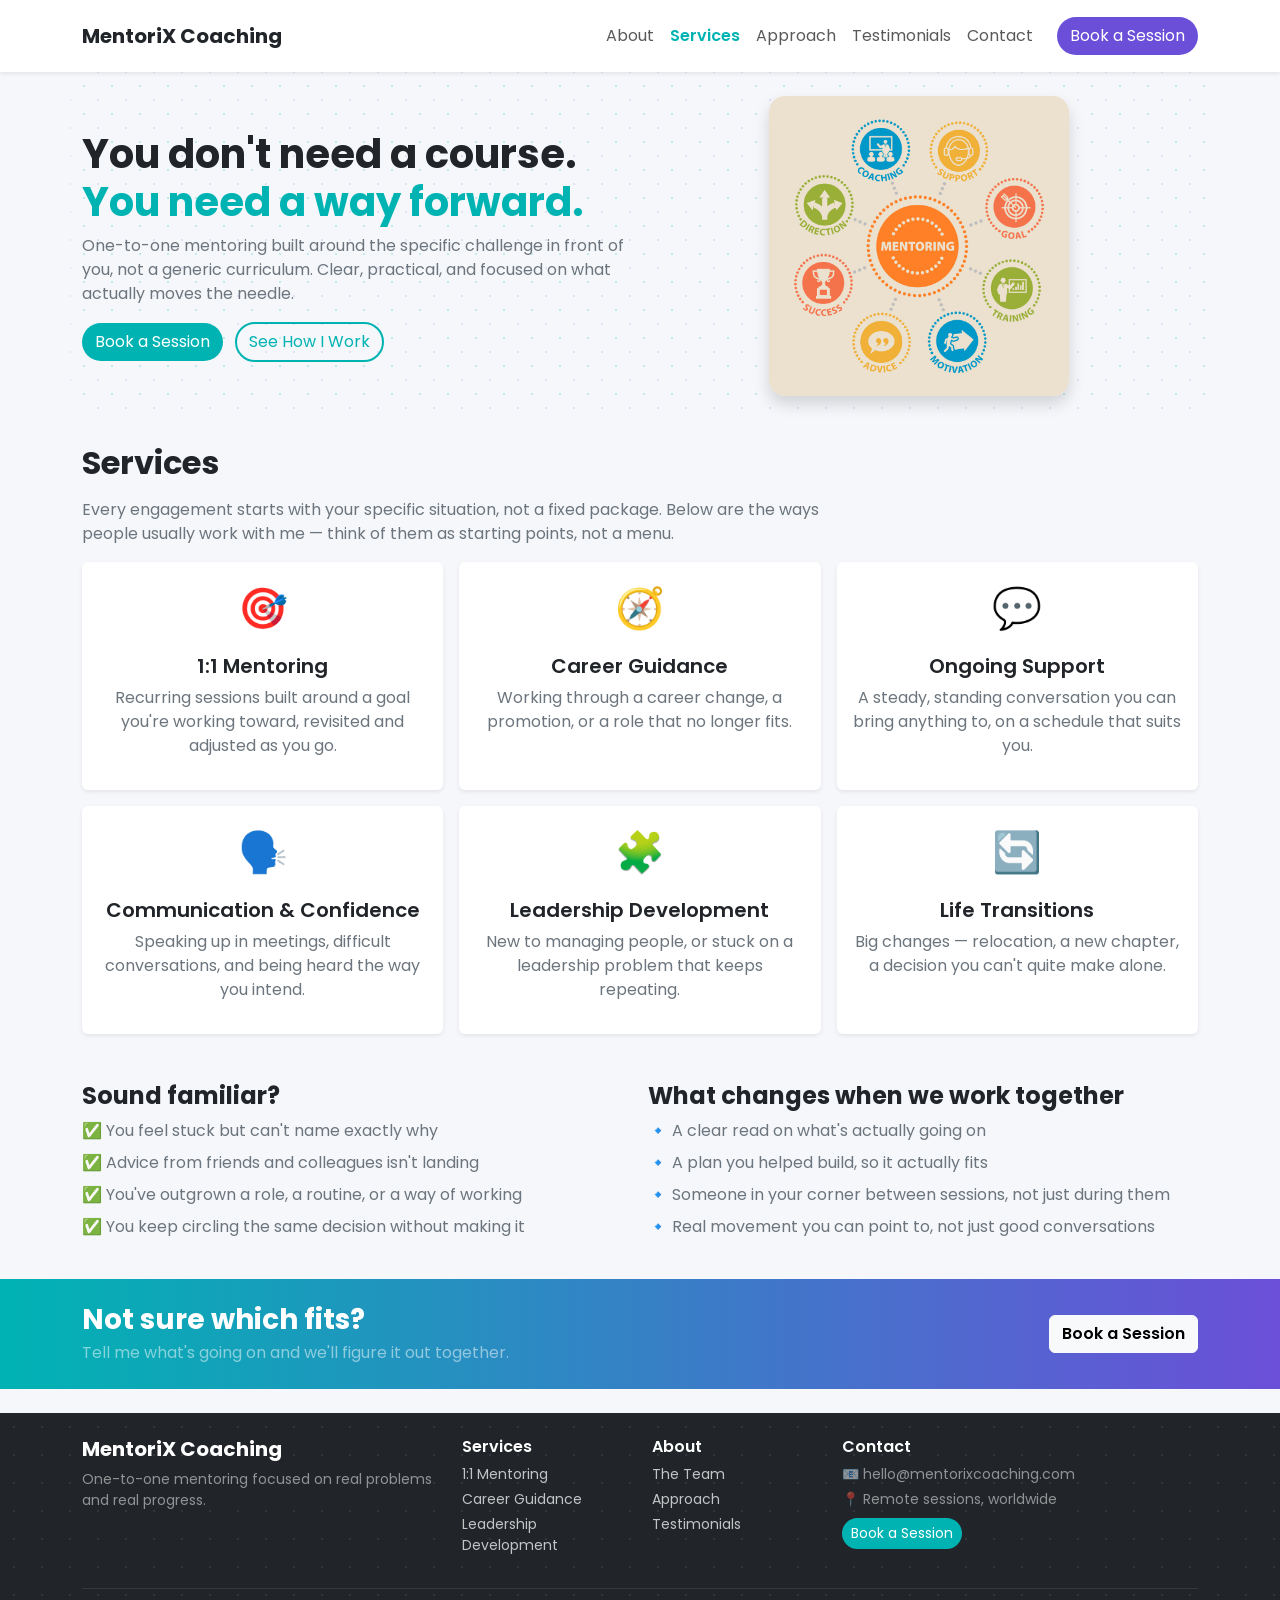
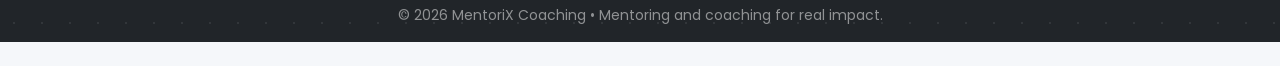
==== index.html @ 8498ed83 "Add index.html redirect and .nojekyll for GitHub Pages GitHub Pages requires index.html at the repo " ====
<!DOCTYPE html>
<html lang="en">
<head>
<meta charset="UTF-8">
<meta http-equiv="refresh" content="0; url=service.html">
<link rel="canonical" href="service.html">
<title>MentoriX Coaching</title>
</head>
<body>
<p>Redirecting to <a href="service.html">MentoriX Coaching</a>...</p>
</body>
</html>
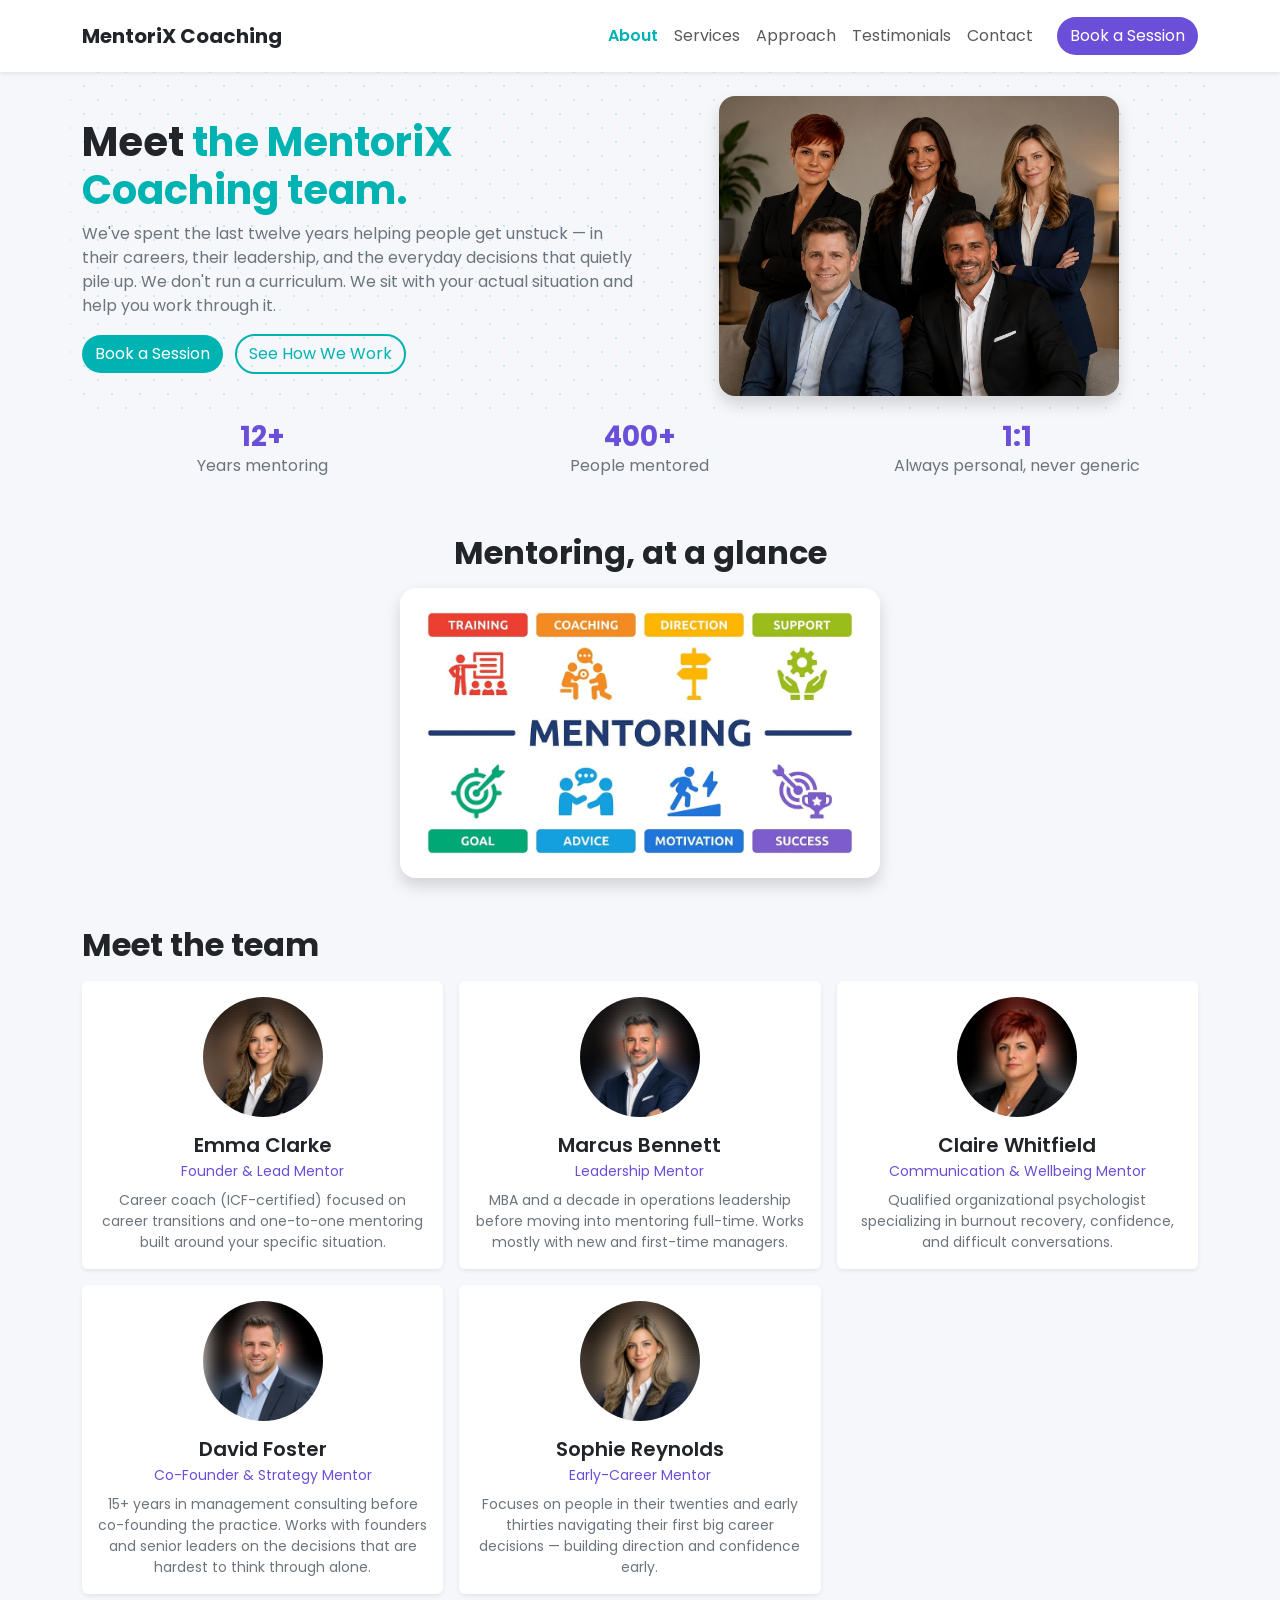
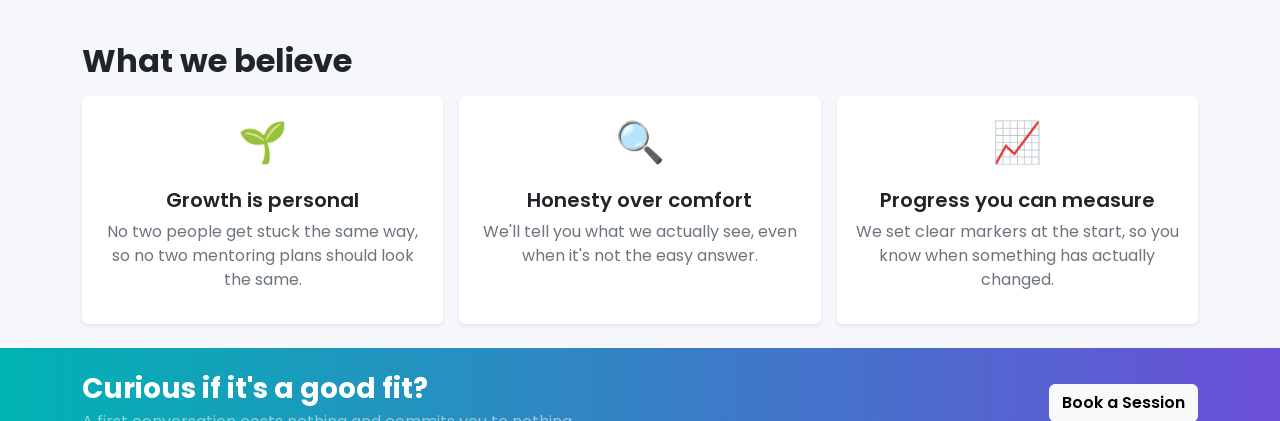
==== commit 453b1516: "Update navigation link in contact.html and redirect in index.html to point to about.html" ====
--- a/index.html
+++ b/index.html
@@ -2,11 +2,11 @@
 <html lang="en">
 <head>
 <meta charset="UTF-8">
-<meta http-equiv="refresh" content="0; url=service.html">
-<link rel="canonical" href="service.html">
+<meta http-equiv="refresh" content="0; url=about.html">
+<link rel="canonical" href="about.html">
 <title>MentoriX Coaching</title>
 </head>
 <body>
-<p>Redirecting to <a href="service.html">MentoriX Coaching</a>...</p>
+<p>Redirecting to <a href="about.html">MentoriX Coaching</a>...</p>
 </body>
 </html>
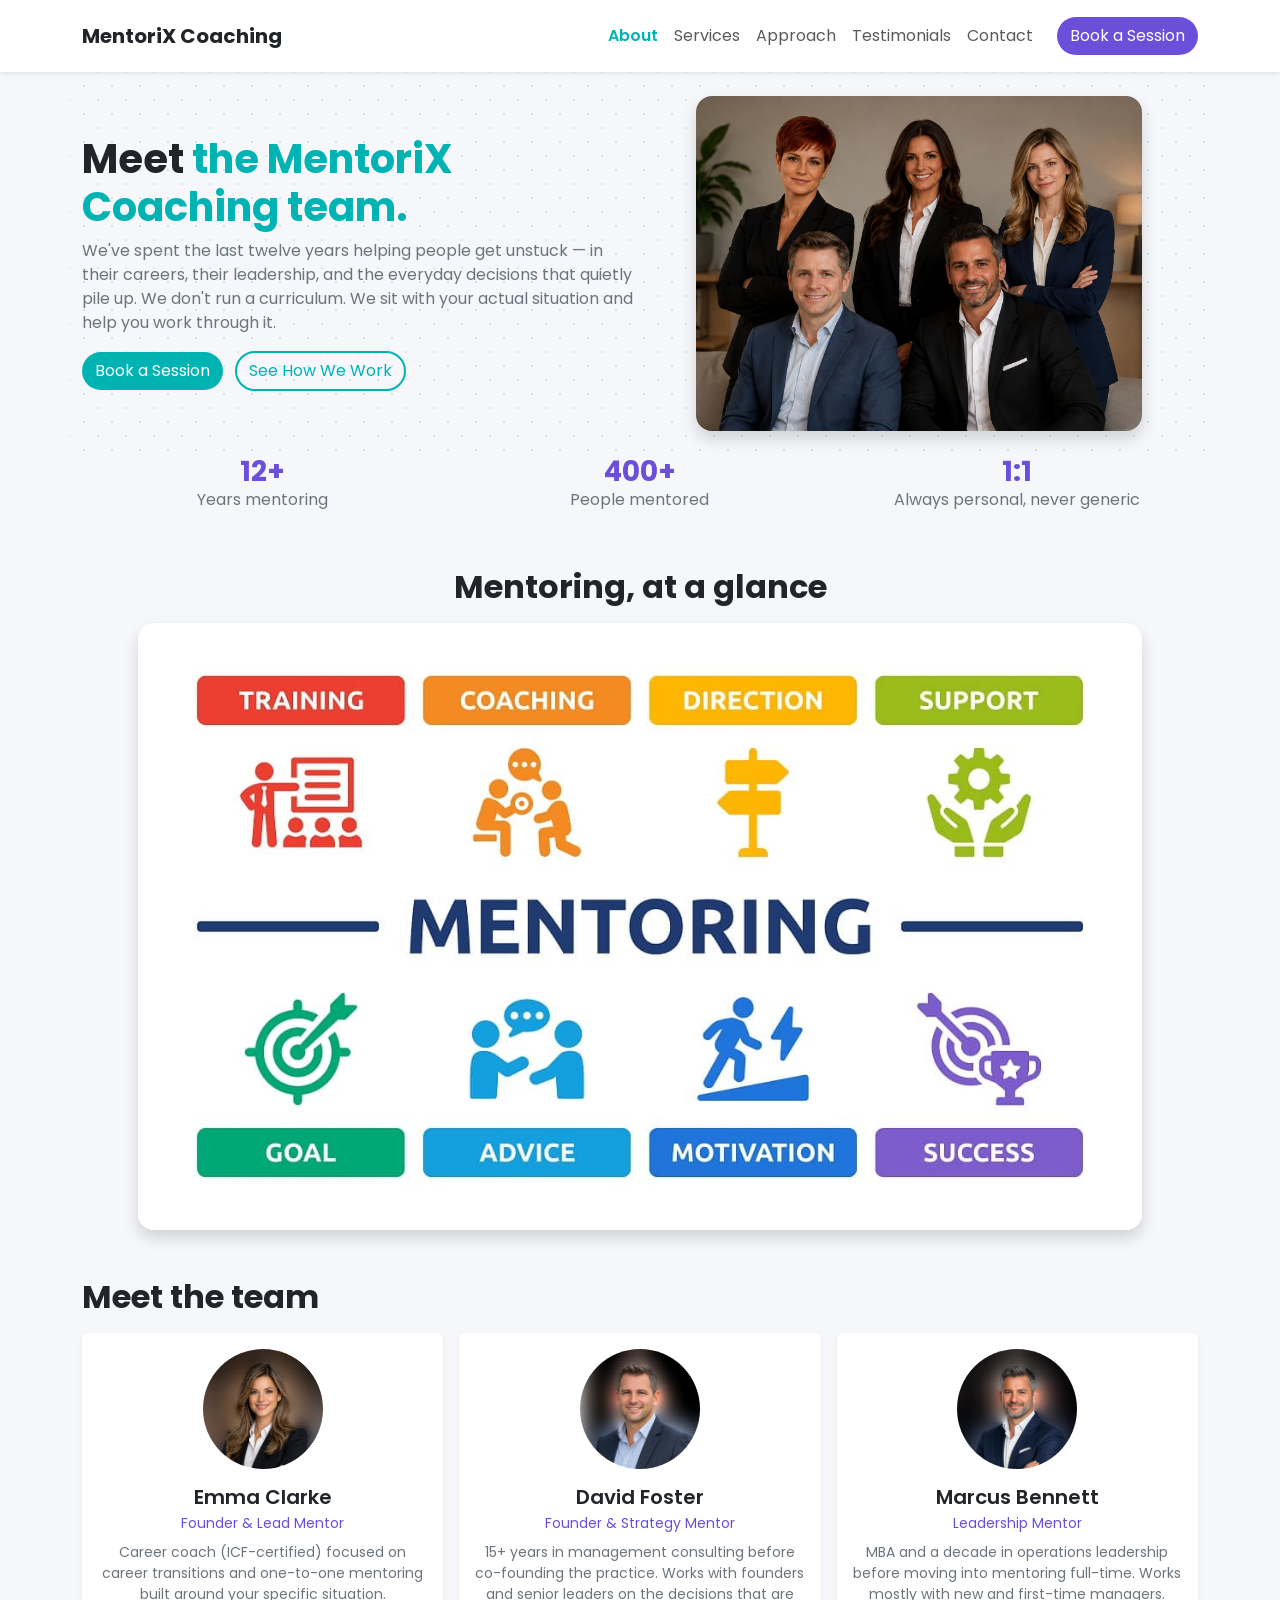
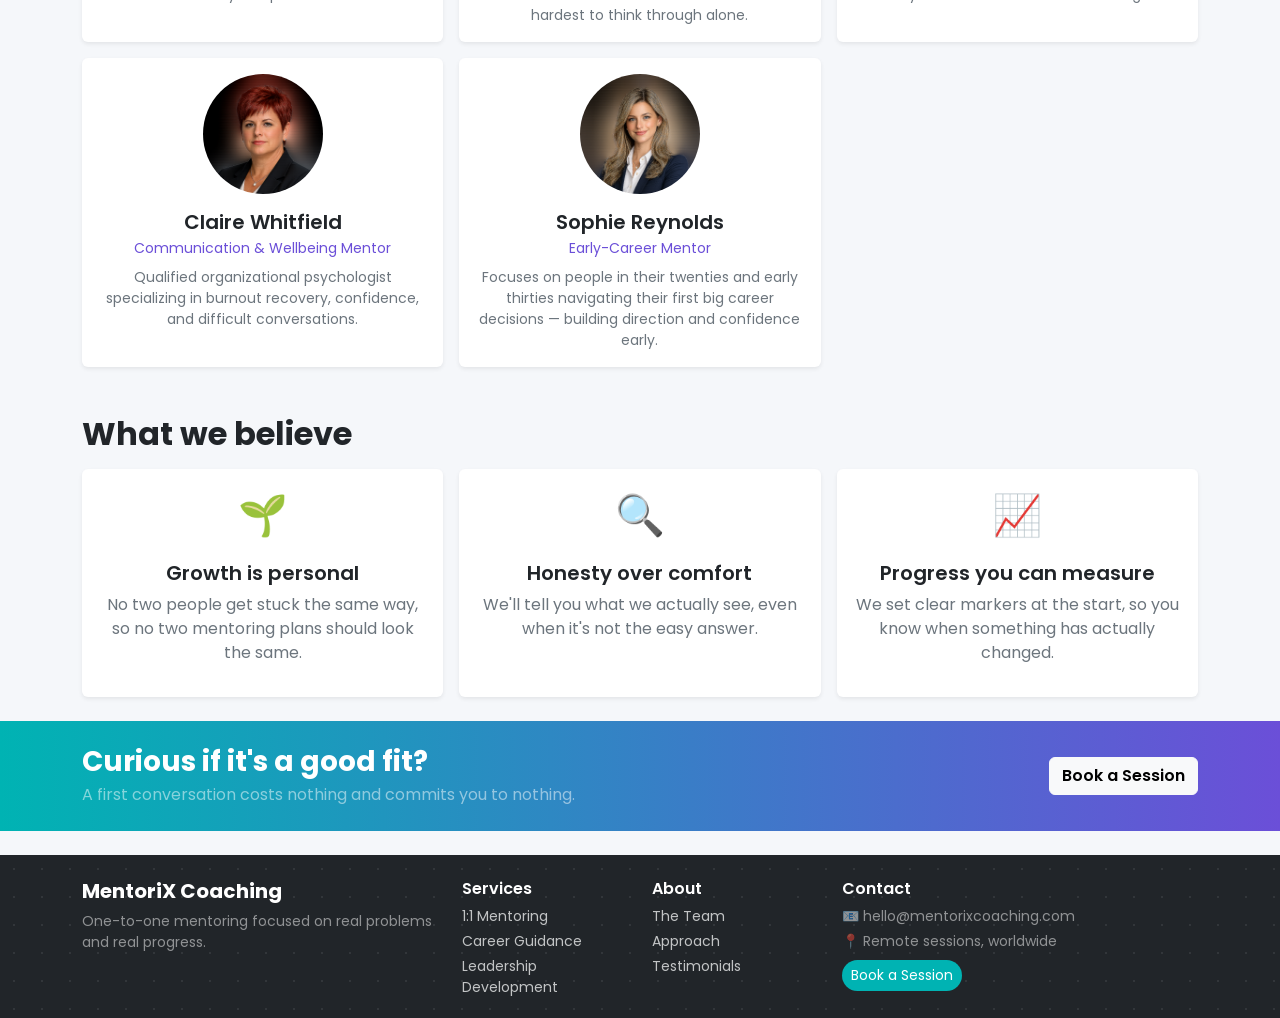
==== commit c94d64f0: "Update page titles and meta descriptions for improved SEO across multiple HTML files" ====
--- a/index.html
+++ b/index.html
@@ -4,7 +4,8 @@
 <meta charset="UTF-8">
 <meta http-equiv="refresh" content="0; url=about.html">
 <link rel="canonical" href="about.html">
-<title>MentoriX Coaching</title>
+<title>MentoriX Coaching | Career & Leadership Coaching</title>
+<meta name="description" content="MentoriX Coaching offers one-to-one career, leadership, and communication coaching built around your actual situation — not generic training.">
 </head>
 <body>
 <p>Redirecting to <a href="about.html">MentoriX Coaching</a>...</p>
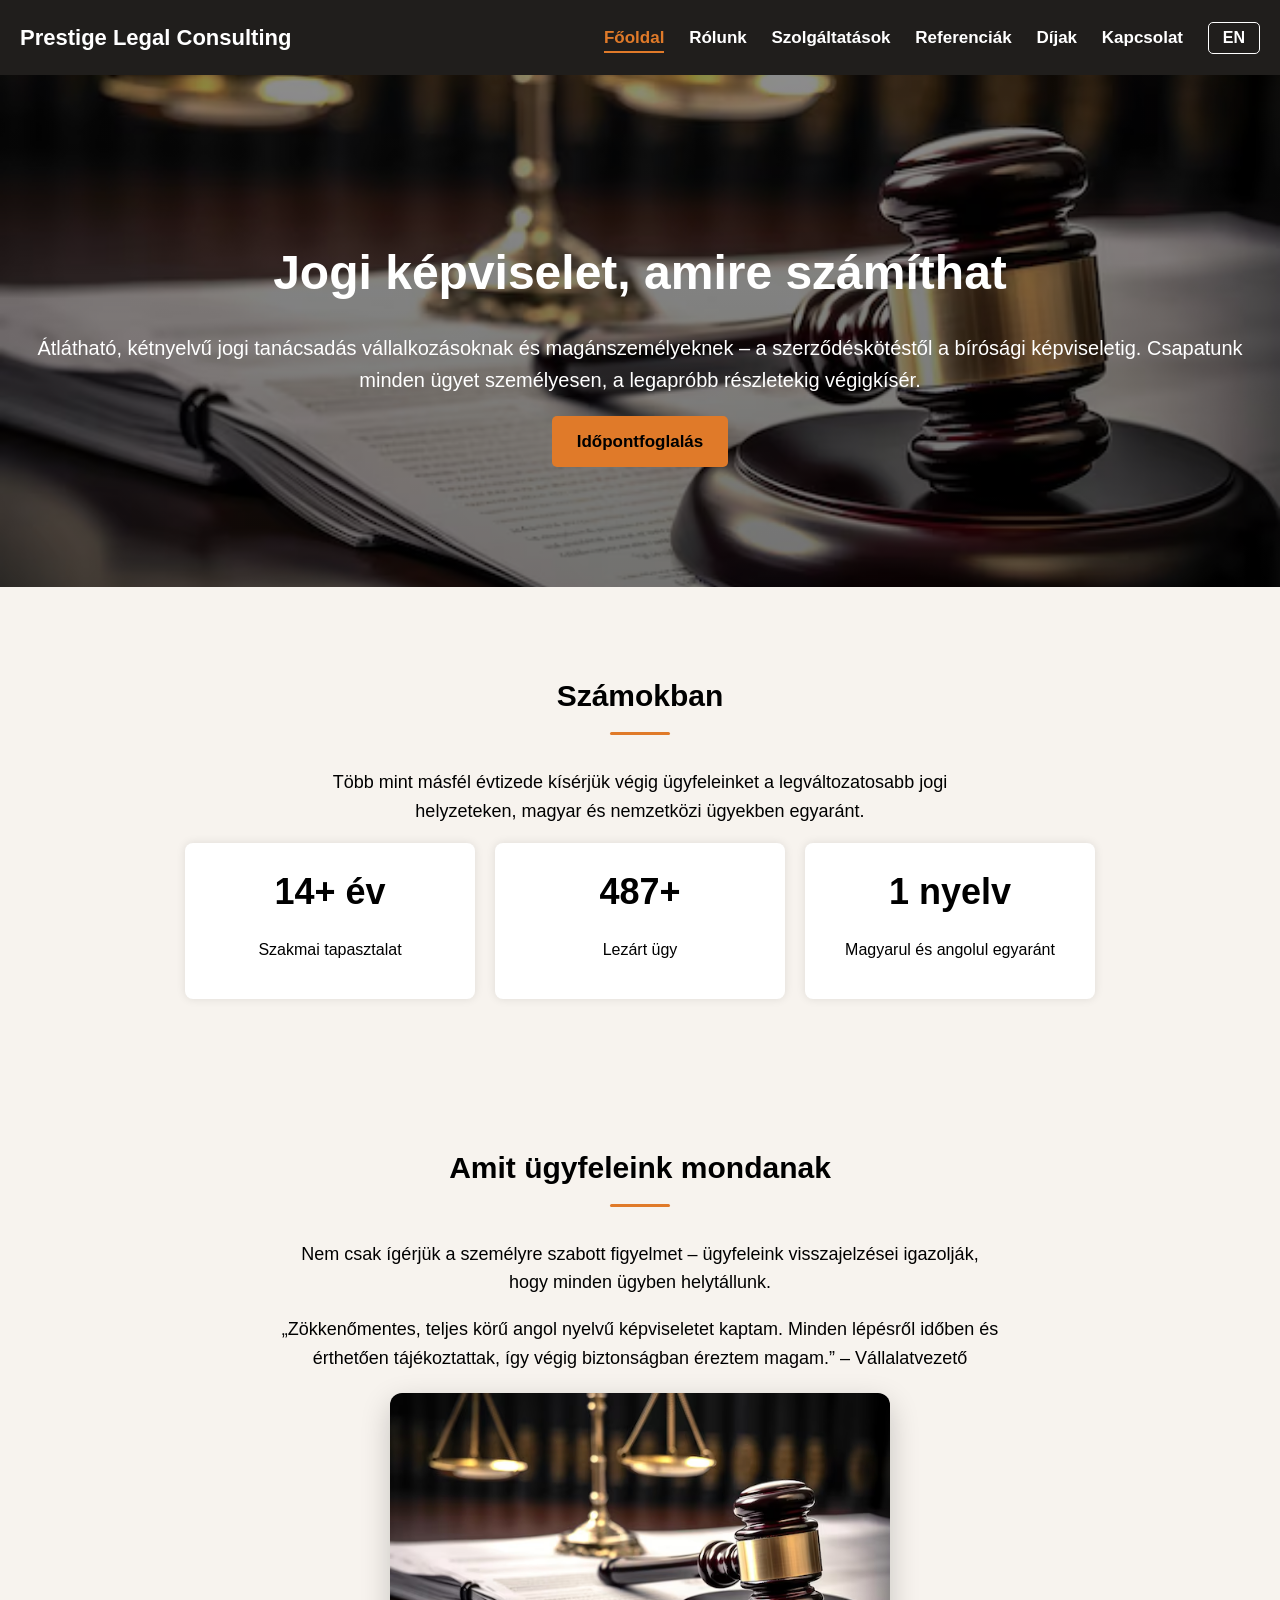
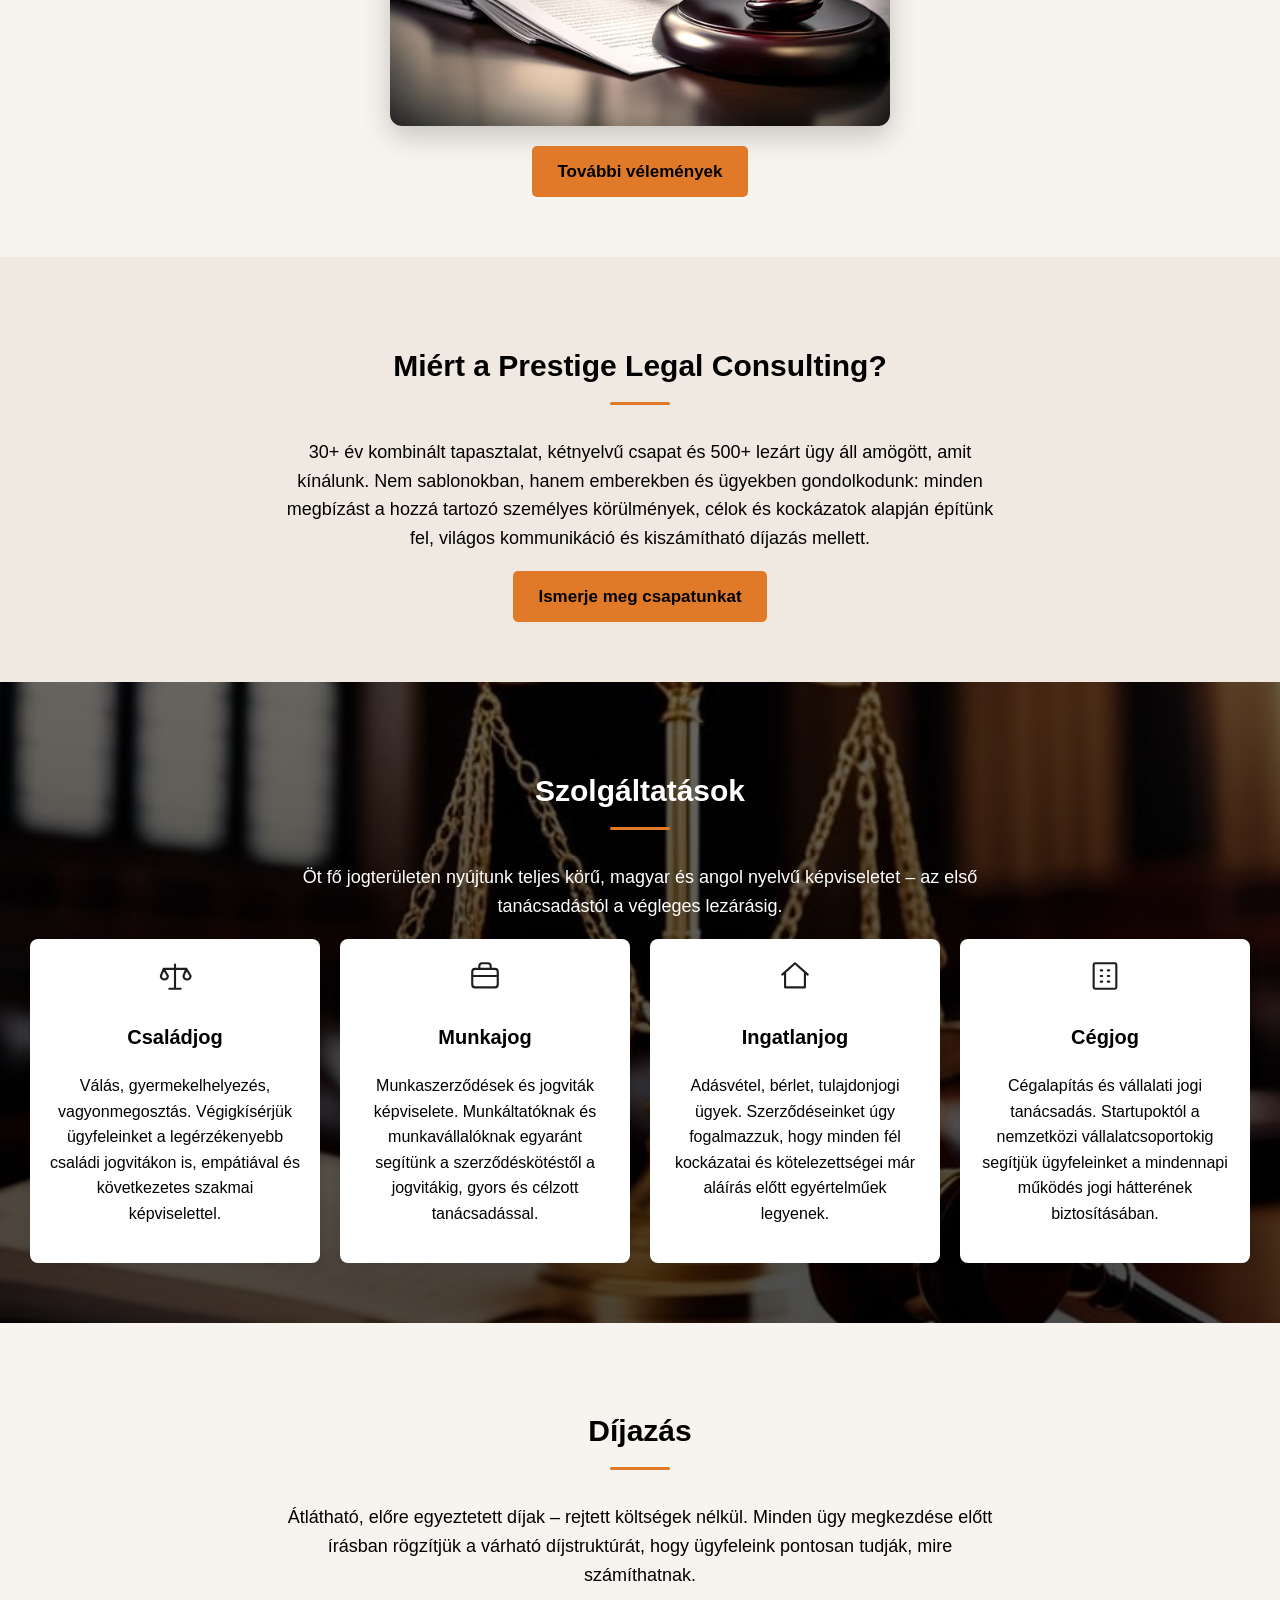
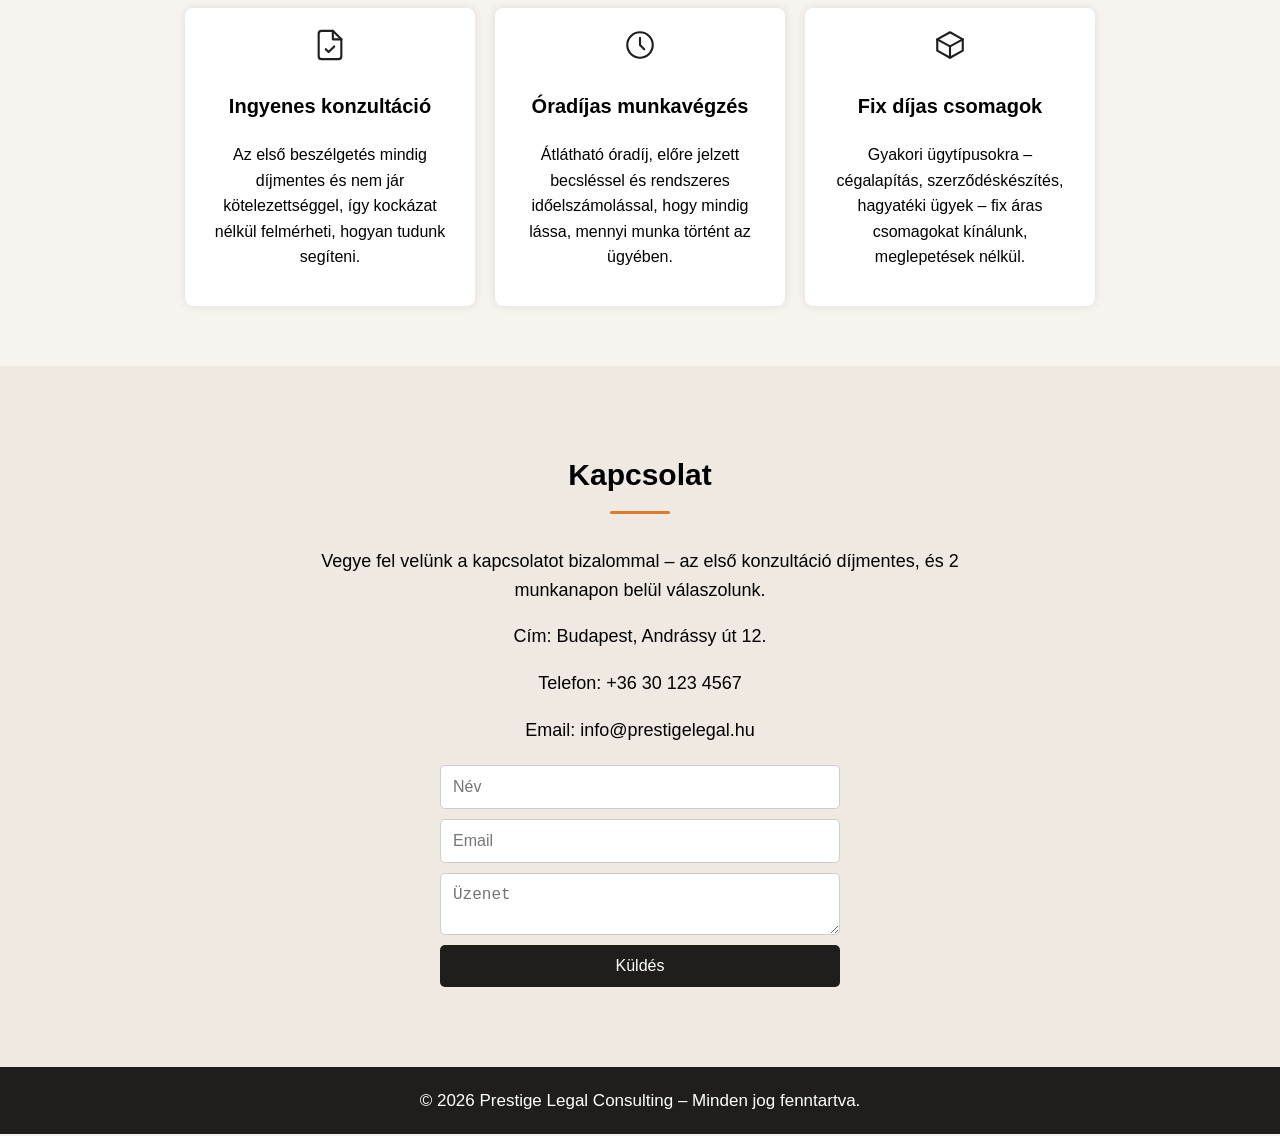
==== commit bd7436c2: "Rebuild site as Prestige Legal Consulting Replaces the previous coaching-site content with the bilin" ====
--- a/index.html
+++ b/index.html
@@ -1,13 +1,134 @@
 <!DOCTYPE html>
-<html lang="en">
+<html lang="hu">
 <head>
-<meta charset="UTF-8">
-<meta http-equiv="refresh" content="0; url=about.html">
-<link rel="canonical" href="about.html">
-<title>MentoriX Coaching | Career & Leadership Coaching</title>
-<meta name="description" content="MentoriX Coaching offers one-to-one career, leadership, and communication coaching built around your actual situation — not generic training.">
+    <meta charset="UTF-8">
+    <meta name="viewport" content="width=device-width, initial-scale=1.0">
+    <title>Prestige Legal Consulting</title>
+    <link rel="stylesheet" href="assets/css/style.css">
 </head>
 <body>
-<p>Redirecting to <a href="about.html">MentoriX Coaching</a>...</p>
+
+<header>
+    <div class="logo">Prestige Legal Consulting</div>
+    <nav>
+        <a href="index.html" class="active"><span data-hu="Főoldal" data-en="Home">Főoldal</span></a>
+        <a href="about.html"><span data-hu="Rólunk" data-en="About Us">Rólunk</span></a>
+        <a href="service.html"><span data-hu="Szolgáltatások" data-en="Services">Szolgáltatások</span></a>
+        <a href="references.html"><span data-hu="Referenciák" data-en="References">Referenciák</span></a>
+        <a href="index.html#dijak"><span data-hu="Díjak" data-en="Fees">Díjak</span></a>
+        <a href="contact.html"><span data-hu="Kapcsolat" data-en="Contact">Kapcsolat</span></a>
+        <button id="lang-toggle" class="lang-btn" type="button">EN</button>
+    </nav>
+</header>
+
+<section class="hero">
+    <h1 data-hu="Jogi képviselet, amire számíthat" data-en="Legal Representation You Can Rely On">Jogi képviselet, amire számíthat</h1>
+    <p data-hu="Átlátható, kétnyelvű jogi tanácsadás vállalkozásoknak és magánszemélyeknek – a szerződéskötéstől a bírósági képviseletig. Csapatunk minden ügyet személyesen, a legapróbb részletekig végigkísér." data-en="Transparent, bilingual legal counsel for businesses and individuals – from contract drafting to courtroom representation. Our team follows every case personally, down to the smallest detail.">Átlátható, kétnyelvű jogi tanácsadás vállalkozásoknak és magánszemélyeknek – a szerződéskötéstől a bírósági képviseletig. Csapatunk minden ügyet személyesen, a legapróbb részletekig végigkísér.</p>
+    <a href="contact.html" class="btn"><span data-hu="Időpontfoglalás" data-en="Book a Consultation">Időpontfoglalás</span></a>
+</section>
+
+<section class="section reveal">
+    <h2 data-hu="Számokban" data-en="By the Numbers">Számokban</h2>
+    <p data-hu="Több mint másfél évtizede kísérjük végig ügyfeleinket a legváltozatosabb jogi helyzeteken, magyar és nemzetközi ügyekben egyaránt." data-en="For more than a decade and a half, we've guided our clients through the widest range of legal situations, both Hungarian and international.">Több mint másfél évtizede kísérjük végig ügyfeleinket a legváltozatosabb jogi helyzeteken, magyar és nemzetközi ügyekben egyaránt.</p>
+    <div class="cards">
+        <div class="card stat reveal reveal-1">
+            <h3><span class="count" data-target="15">0</span>+ <span data-hu="év" data-en="years">év</span></h3>
+            <p data-hu="Szakmai tapasztalat" data-en="Professional experience">Szakmai tapasztalat</p>
+        </div>
+        <div class="card stat reveal reveal-2">
+            <h3><span class="count" data-target="500">0</span>+</h3>
+            <p data-hu="Lezárt ügy" data-en="Cases handled">Lezárt ügy</p>
+        </div>
+        <div class="card stat reveal reveal-3">
+            <h3><span class="count" data-target="2">0</span> <span data-hu="nyelv" data-en="languages">nyelv</span></h3>
+            <p data-hu="Magyarul és angolul egyaránt" data-en="Both in Hungarian and English">Magyarul és angolul egyaránt</p>
+        </div>
+    </div>
+</section>
+
+<section class="section reveal">
+    <h2 data-hu="Amit ügyfeleink mondanak" data-en="What Our Clients Say">Amit ügyfeleink mondanak</h2>
+    <p data-hu="Nem csak ígérjük a személyre szabott figyelmet – ügyfeleink visszajelzései igazolják, hogy minden ügyben helytállunk." data-en="We don't just promise personal attention – our clients' feedback confirms that we deliver on it in every case.">Nem csak ígérjük a személyre szabott figyelmet – ügyfeleink visszajelzései igazolják, hogy minden ügyben helytállunk.</p>
+    <p data-hu="„Zökkenőmentes, teljes körű angol nyelvű képviseletet kaptam. Minden lépésről időben és érthetően tájékoztattak, így végig biztonságban éreztem magam.” – Vállalatvezető" data-en="“I received seamless, full-scope representation in English. I was informed about every step clearly and on time, so I felt secure throughout the whole process.” – Company Executive">„Zökkenőmentes, teljes körű angol nyelvű képviseletet kaptam. Minden lépésről időben és érthetően tájékoztattak, így végig biztonságban éreztem magam.” – Vállalatvezető</p>
+    <img src="assets/images/legal.avif" alt="Prestige Legal Consulting" style="display:block;max-width:500px;width:100%;border-radius:12px;box-shadow:0 10px 30px rgba(0,0,0,0.2);margin:20px auto;">
+    <a href="references.html" class="btn"><span data-hu="További vélemények" data-en="More Testimonials">További vélemények</span></a>
+</section>
+
+<section class="section dark reveal">
+    <h2 data-hu="Miért a Prestige Legal Consulting?" data-en="Why Prestige Legal Consulting?">Miért a Prestige Legal Consulting?</h2>
+    <p data-hu="30+ év kombinált tapasztalat, kétnyelvű csapat és 500+ lezárt ügy áll amögött, amit kínálunk. Nem sablonokban, hanem emberekben és ügyekben gondolkodunk: minden megbízást a hozzá tartozó személyes körülmények, célok és kockázatok alapján építünk fel, világos kommunikáció és kiszámítható díjazás mellett." data-en="30+ years of combined experience, a bilingual team, and 500+ cases handled stand behind what we offer. We think in terms of people and cases, not templates: every engagement is built around the specific circumstances, goals, and risks involved, backed by clear communication and predictable fees.">30+ év kombinált tapasztalat, kétnyelvű csapat és 500+ lezárt ügy áll amögött, amit kínálunk. Nem sablonokban, hanem emberekben és ügyekben gondolkodunk: minden megbízást a hozzá tartozó személyes körülmények, célok és kockázatok alapján építünk fel, világos kommunikáció és kiszámítható díjazás mellett.</p>
+    <a href="about.html" class="btn"><span data-hu="Ismerje meg csapatunkat" data-en="Meet Our Team">Ismerje meg csapatunkat</span></a>
+</section>
+
+<section id="szolgaltatasok" class="section section-scales">
+    <h2 data-hu="Szolgáltatások" data-en="Services">Szolgáltatások</h2>
+    <p data-hu="Öt fő jogterületen nyújtunk teljes körű, magyar és angol nyelvű képviseletet – az első tanácsadástól a végleges lezárásig." data-en="We provide full-scope representation, in both Hungarian and English, across five core practice areas – from the first consultation through to final resolution.">Öt fő jogterületen nyújtunk teljes körű, magyar és angol nyelvű képviseletet – az első tanácsadástól a végleges lezárásig.</p>
+    <div class="cards">
+        <div class="card reveal reveal-1">
+            <div class="icon"><svg viewBox="0 0 24 24" fill="none" stroke="currentColor" stroke-width="1.5" stroke-linecap="round" stroke-linejoin="round"><path d="M12 21V4M4 7h16M4 7L2 12a2.5 2.5 0 0 0 5 0L4 7zM20 7l-2 5a2.5 2.5 0 0 0 5 0l-3-5zM8 21h8"/></svg></div>
+            <h3 data-hu="Családjog" data-en="Family Law">Családjog</h3>
+            <p data-hu="Válás, gyermekelhelyezés, vagyonmegosztás. Végigkísérjük ügyfeleinket a legérzékenyebb családi jogvitákon is, empátiával és következetes szakmai képviselettel." data-en="Divorce, child custody, division of assets. We guide our clients through even the most sensitive family disputes, with empathy and consistent professional representation.">Válás, gyermekelhelyezés, vagyonmegosztás. Végigkísérjük ügyfeleinket a legérzékenyebb családi jogvitákon is, empátiával és következetes szakmai képviselettel.</p>
+        </div>
+        <div class="card reveal reveal-2">
+            <div class="icon"><svg viewBox="0 0 24 24" fill="none" stroke="currentColor" stroke-width="1.5" stroke-linecap="round" stroke-linejoin="round"><rect x="3" y="7" width="18" height="13" rx="2"/><path d="M8 7V5a2 2 0 0 1 2-2h4a2 2 0 0 1 2 2v2M3 12h18"/></svg></div>
+            <h3 data-hu="Munkajog" data-en="Employment Law">Munkajog</h3>
+            <p data-hu="Munkaszerződések és jogviták képviselete. Munkáltatóknak és munkavállalóknak egyaránt segítünk a szerződéskötéstől a jogvitákig, gyors és célzott tanácsadással." data-en="Representation in employment contracts and disputes. We assist both employers and employees, from contract drafting through to disputes, with fast and targeted advice.">Munkaszerződések és jogviták képviselete. Munkáltatóknak és munkavállalóknak egyaránt segítünk a szerződéskötéstől a jogvitákig, gyors és célzott tanácsadással.</p>
+        </div>
+        <div class="card reveal reveal-3">
+            <div class="icon"><svg viewBox="0 0 24 24" fill="none" stroke="currentColor" stroke-width="1.5" stroke-linecap="round" stroke-linejoin="round"><path d="M3 11l9-8 9 8"/><path d="M5 10v10h14V10"/></svg></div>
+            <h3 data-hu="Ingatlanjog" data-en="Real Estate Law">Ingatlanjog</h3>
+            <p data-hu="Adásvétel, bérlet, tulajdonjogi ügyek. Szerződéseinket úgy fogalmazzuk, hogy minden fél kockázatai és kötelezettségei már aláírás előtt egyértelműek legyenek." data-en="Sales, leasing, and property ownership matters. We draft contracts so that every party's risks and obligations are clear well before signing.">Adásvétel, bérlet, tulajdonjogi ügyek. Szerződéseinket úgy fogalmazzuk, hogy minden fél kockázatai és kötelezettségei már aláírás előtt egyértelműek legyenek.</p>
+        </div>
+        <div class="card reveal reveal-4">
+            <div class="icon"><svg viewBox="0 0 24 24" fill="none" stroke="currentColor" stroke-width="1.5" stroke-linecap="round" stroke-linejoin="round"><rect x="4" y="3" width="16" height="18" rx="1"/><path d="M9 8h1M14 8h1M9 12h1M14 12h1M9 16h1M14 16h1"/></svg></div>
+            <h3 data-hu="Cégjog" data-en="Corporate Law">Cégjog</h3>
+            <p data-hu="Cégalapítás és vállalati jogi tanácsadás. Startupoktól a nemzetközi vállalatcsoportokig segítjük ügyfeleinket a mindennapi működés jogi hátterének biztosításában." data-en="Company formation and corporate legal advice. From startups to international corporate groups, we help clients secure the legal foundation for day-to-day operations.">Cégalapítás és vállalati jogi tanácsadás. Startupoktól a nemzetközi vállalatcsoportokig segítjük ügyfeleinket a mindennapi működés jogi hátterének biztosításában.</p>
+        </div>
+    </div>
+</section>
+
+<section id="dijak" class="section reveal">
+    <h2 data-hu="Díjazás" data-en="Fees">Díjazás</h2>
+    <p data-hu="Átlátható, előre egyeztetett díjak – rejtett költségek nélkül. Minden ügy megkezdése előtt írásban rögzítjük a várható díjstruktúrát, hogy ügyfeleink pontosan tudják, mire számíthatnak." data-en="Transparent, pre-agreed fees – no hidden costs. Before starting any matter, we set out the expected fee structure in writing, so our clients know exactly what to expect.">Átlátható, előre egyeztetett díjak – rejtett költségek nélkül. Minden ügy megkezdése előtt írásban rögzítjük a várható díjstruktúrát, hogy ügyfeleink pontosan tudják, mire számíthatnak.</p>
+    <div class="cards">
+        <div class="card reveal reveal-1">
+            <div class="icon"><svg viewBox="0 0 24 24" fill="none" stroke="currentColor" stroke-width="1.5" stroke-linecap="round" stroke-linejoin="round"><path d="M14 2H6a2 2 0 0 0-2 2v16a2 2 0 0 0 2 2h12a2 2 0 0 0 2-2V8z"/><path d="M14 2v6h6"/><path d="M9 15l2 2 4-4"/></svg></div>
+            <h3 data-hu="Ingyenes konzultáció" data-en="Free Consultation">Ingyenes konzultáció</h3>
+            <p data-hu="Az első beszélgetés mindig díjmentes és nem jár kötelezettséggel, így kockázat nélkül felmérheti, hogyan tudunk segíteni." data-en="The first conversation is always free and comes with no obligation, so you can assess how we can help without any risk.">Az első beszélgetés mindig díjmentes és nem jár kötelezettséggel, így kockázat nélkül felmérheti, hogyan tudunk segíteni.</p>
+        </div>
+        <div class="card reveal reveal-2">
+            <div class="icon"><svg viewBox="0 0 24 24" fill="none" stroke="currentColor" stroke-width="1.5" stroke-linecap="round" stroke-linejoin="round"><circle cx="12" cy="12" r="9"/><path d="M12 7v5l3 3"/></svg></div>
+            <h3 data-hu="Óradíjas munkavégzés" data-en="Hourly Billing">Óradíjas munkavégzés</h3>
+            <p data-hu="Átlátható óradíj, előre jelzett becsléssel és rendszeres időelszámolással, hogy mindig lássa, mennyi munka történt az ügyében." data-en="A transparent hourly rate, with an upfront estimate and regular time reporting, so you always see exactly how much work has gone into your case.">Átlátható óradíj, előre jelzett becsléssel és rendszeres időelszámolással, hogy mindig lássa, mennyi munka történt az ügyében.</p>
+        </div>
+        <div class="card reveal reveal-3">
+            <div class="icon"><svg viewBox="0 0 24 24" fill="none" stroke="currentColor" stroke-width="1.5" stroke-linecap="round" stroke-linejoin="round"><path d="M21 8l-9-5-9 5 9 5 9-5z"/><path d="M3 8v8l9 5 9-5V8"/><path d="M12 13v8"/></svg></div>
+            <h3 data-hu="Fix díjas csomagok" data-en="Fixed-Fee Packages">Fix díjas csomagok</h3>
+            <p data-hu="Gyakori ügytípusokra – cégalapítás, szerződéskészítés, hagyatéki ügyek – fix áras csomagokat kínálunk, meglepetések nélkül." data-en="For common matters – company formation, contract drafting, probate matters – we offer fixed-price packages, with no surprises.">Gyakori ügytípusokra – cégalapítás, szerződéskészítés, hagyatéki ügyek – fix áras csomagokat kínálunk, meglepetések nélkül.</p>
+        </div>
+    </div>
+</section>
+
+<section id="kapcsolat" class="section dark reveal">
+    <h2 data-hu="Kapcsolat" data-en="Contact">Kapcsolat</h2>
+    <p data-hu="Vegye fel velünk a kapcsolatot bizalommal – az első konzultáció díjmentes, és 2 munkanapon belül válaszolunk." data-en="Reach out to us with confidence – the first consultation is free, and we respond within 2 business days.">Vegye fel velünk a kapcsolatot bizalommal – az első konzultáció díjmentes, és 2 munkanapon belül válaszolunk.</p>
+    <p><span data-hu="Cím:" data-en="Address:">Cím:</span> Budapest, Andrássy út 12.</p>
+    <p><span data-hu="Telefon:" data-en="Phone:">Telefon:</span> +36 30 123 4567</p>
+    <p><span data-hu="Email:" data-en="Email:">Email:</span> info@prestigelegal.hu</p>
+
+    <form class="contact-form">
+        <input type="text" data-hu-placeholder="Név" data-en-placeholder="Name" placeholder="Név" required>
+        <input type="email" data-hu-placeholder="Email" data-en-placeholder="Email" placeholder="Email" required>
+        <textarea data-hu-placeholder="Üzenet" data-en-placeholder="Message" placeholder="Üzenet" required></textarea>
+        <button type="submit" data-hu="Küldés" data-en="Send">Küldés</button>
+    </form>
+</section>
+
+<footer>
+    <span data-hu="© 2026 Prestige Legal Consulting – Minden jog fenntartva." data-en="© 2026 Prestige Legal Consulting – All rights reserved.">© 2026 Prestige Legal Consulting – Minden jog fenntartva.</span>
+</footer>
+
+<script src="assets/js/lang.js"></script>
+<script src="assets/js/reveal.js"></script>
 </body>
 </html>
--- a/assets/css/style.css
+++ b/assets/css/style.css
@@ -0,0 +1,292 @@
+:root {
+    --primary-color: #201e1c;
+    --secondary-color: #e07a29;
+    --background-color: #f7f3ee;
+    --text-color: #000;
+}
+
+html {
+    scroll-behavior: smooth;
+}
+
+body {
+    margin: 0;
+    font-family: Arial, sans-serif;
+    background: var(--background-color);
+    color: var(--text-color);
+    font-size: 17px;
+    line-height: 1.6;
+}
+
+header {
+    background: var(--primary-color);
+    color: white;
+    padding: 20px;
+    display: flex;
+    justify-content: space-between;
+    align-items: center;
+    position: sticky;
+    top: 0;
+    z-index: 100;
+    box-shadow: 0 2px 0 rgba(0,0,0,0);
+    transition: box-shadow 0.45s ease, padding 0.45s ease;
+}
+
+header.scrolled {
+    padding: 12px 20px;
+    box-shadow: 0 6px 20px rgba(0,0,0,0.25);
+}
+
+header nav a {
+    color: white;
+    margin-left: 20px;
+    text-decoration: none;
+    font-weight: bold;
+    padding-bottom: 4px;
+    border-bottom: 2px solid transparent;
+    transition: color 0.35s ease, border-color 0.35s ease;
+}
+
+header nav a:hover {
+    color: var(--secondary-color);
+}
+
+header nav a.active {
+    color: var(--secondary-color);
+    border-bottom: 2px solid var(--secondary-color);
+}
+
+.logo {
+    font-size: 22px;
+    font-weight: bold;
+    transition: color 0.4s ease;
+}
+
+.logo:hover {
+    color: var(--secondary-color);
+}
+
+.hero {
+    background: linear-gradient(rgba(0,0,0,0.45), rgba(0,0,0,0.55)), url('../images/legal.avif') center/cover no-repeat;
+    padding: 120px 20px;
+    text-align: center;
+    color: white;
+    background-color: var(--primary-color);
+    overflow: hidden;
+}
+
+.hero h1,
+.hero p,
+.hero .btn {
+    opacity: 0;
+    transform: translateY(24px);
+    animation: hero-in 1.3s ease forwards;
+}
+
+.hero h1 { font-size: 48px; margin-bottom: 10px; animation-delay: 0.15s; }
+.hero p { font-size: 20px; animation-delay: 0.45s; }
+.hero .btn { animation-delay: 0.75s; }
+
+@keyframes hero-in {
+    to { opacity: 1; transform: translateY(0); }
+}
+
+.btn {
+    background: var(--secondary-color);
+    padding: 12px 25px;
+    color: black;
+    text-decoration: none;
+    font-weight: bold;
+    border-radius: 5px;
+    display: inline-block;
+    transition: transform 0.4s ease, box-shadow 0.4s ease, background 0.4s ease;
+}
+
+.btn:hover {
+    transform: translateY(-3px);
+    box-shadow: 0 10px 22px rgba(224,122,41,0.4);
+}
+
+.btn:active {
+    transform: translateY(-1px);
+}
+
+.section {
+    padding: 60px 20px;
+    text-align: center;
+}
+
+.section h2 {
+    font-size: 30px;
+    margin-bottom: 15px;
+    position: relative;
+    display: inline-block;
+}
+
+.section h2::after {
+    content: '';
+    display: block;
+    width: 60px;
+    height: 3px;
+    background: var(--secondary-color);
+    margin: 12px auto 0;
+    border-radius: 2px;
+}
+
+.section > p {
+    font-size: 18px;
+    max-width: 720px;
+    margin-left: auto;
+    margin-right: auto;
+}
+
+.dark {
+    background: #f0e9e1;
+}
+
+.cards {
+    display: flex;
+    justify-content: center;
+    flex-wrap: wrap;
+    gap: 20px;
+}
+
+.card {
+    background: white;
+    color: var(--text-color);
+    padding: 20px;
+    width: 250px;
+    border-radius: 8px;
+    box-shadow: 0 0 10px rgba(0,0,0,0.1);
+    transition: transform 0.4s ease, box-shadow 0.4s ease;
+}
+
+.card:hover {
+    transform: translateY(-6px);
+    box-shadow: 0 10px 24px rgba(0,0,0,0.18);
+}
+
+.card h3 {
+    font-size: 20px;
+}
+
+.card p {
+    font-size: 16px;
+}
+
+.card .icon {
+    margin-bottom: 10px;
+}
+
+.card .icon svg {
+    width: 34px;
+    height: 34px;
+    stroke: var(--primary-color);
+    transition: transform 0.5s ease;
+}
+
+.card:hover .icon svg {
+    transform: scale(1.15) rotate(-4deg);
+}
+
+.card .icon.step-number {
+    width: 34px;
+    height: 34px;
+    line-height: 34px;
+    margin: 0 auto 10px;
+    border-radius: 50%;
+    background: var(--secondary-color);
+    color: white;
+    font-weight: bold;
+    font-size: 16px;
+}
+
+.stat h3 {
+    font-size: 36px;
+    color: var(--text-color);
+    margin: 0 0 5px;
+}
+
+.section-scales .stat h3 {
+    color: white;
+}
+
+.reveal {
+    opacity: 0;
+    transform: translateY(30px);
+    transition: opacity 1.1s ease, transform 1.1s ease;
+}
+
+.reveal.is-visible {
+    opacity: 1;
+    transform: translateY(0);
+}
+
+.reveal-1 { transition-delay: 0.1s; }
+.reveal-2 { transition-delay: 0.25s; }
+.reveal-3 { transition-delay: 0.4s; }
+.reveal-4 { transition-delay: 0.55s; }
+.reveal-5 { transition-delay: 0.7s; }
+.reveal-6 { transition-delay: 0.85s; }
+
+.stat h3 .count {
+    display: inline-block;
+}
+
+.contact-form {
+    max-width: 400px;
+    margin: 20px auto;
+    display: flex;
+    flex-direction: column;
+}
+
+.contact-form input,
+.contact-form textarea {
+    margin-bottom: 10px;
+    padding: 12px;
+    border-radius: 5px;
+    border: 1px solid #ccc;
+    font-size: 16px;
+}
+
+button {
+    padding: 12px;
+    background: var(--primary-color);
+    color: white;
+    border: none;
+    border-radius: 5px;
+    cursor: pointer;
+    font-size: 16px;
+}
+
+footer {
+    background: var(--primary-color);
+    color: white;
+    text-align: center;
+    padding: 20px;
+}
+
+.lang-btn {
+    background: transparent;
+    border: 1px solid white;
+    color: white;
+    padding: 6px 14px;
+    border-radius: 5px;
+    font-weight: bold;
+    cursor: pointer;
+    margin-left: 20px;
+}
+
+.lang-btn:hover {
+    background: white;
+    color: var(--primary-color);
+}
+
+.section-scales {
+    background: linear-gradient(rgba(0,0,0,0.6), rgba(0,0,0,0.7)), url('../images/merleg.jpeg') center/cover no-repeat;
+    color: white;
+}
+
+.section-scales h2 {
+    color: white;
+}
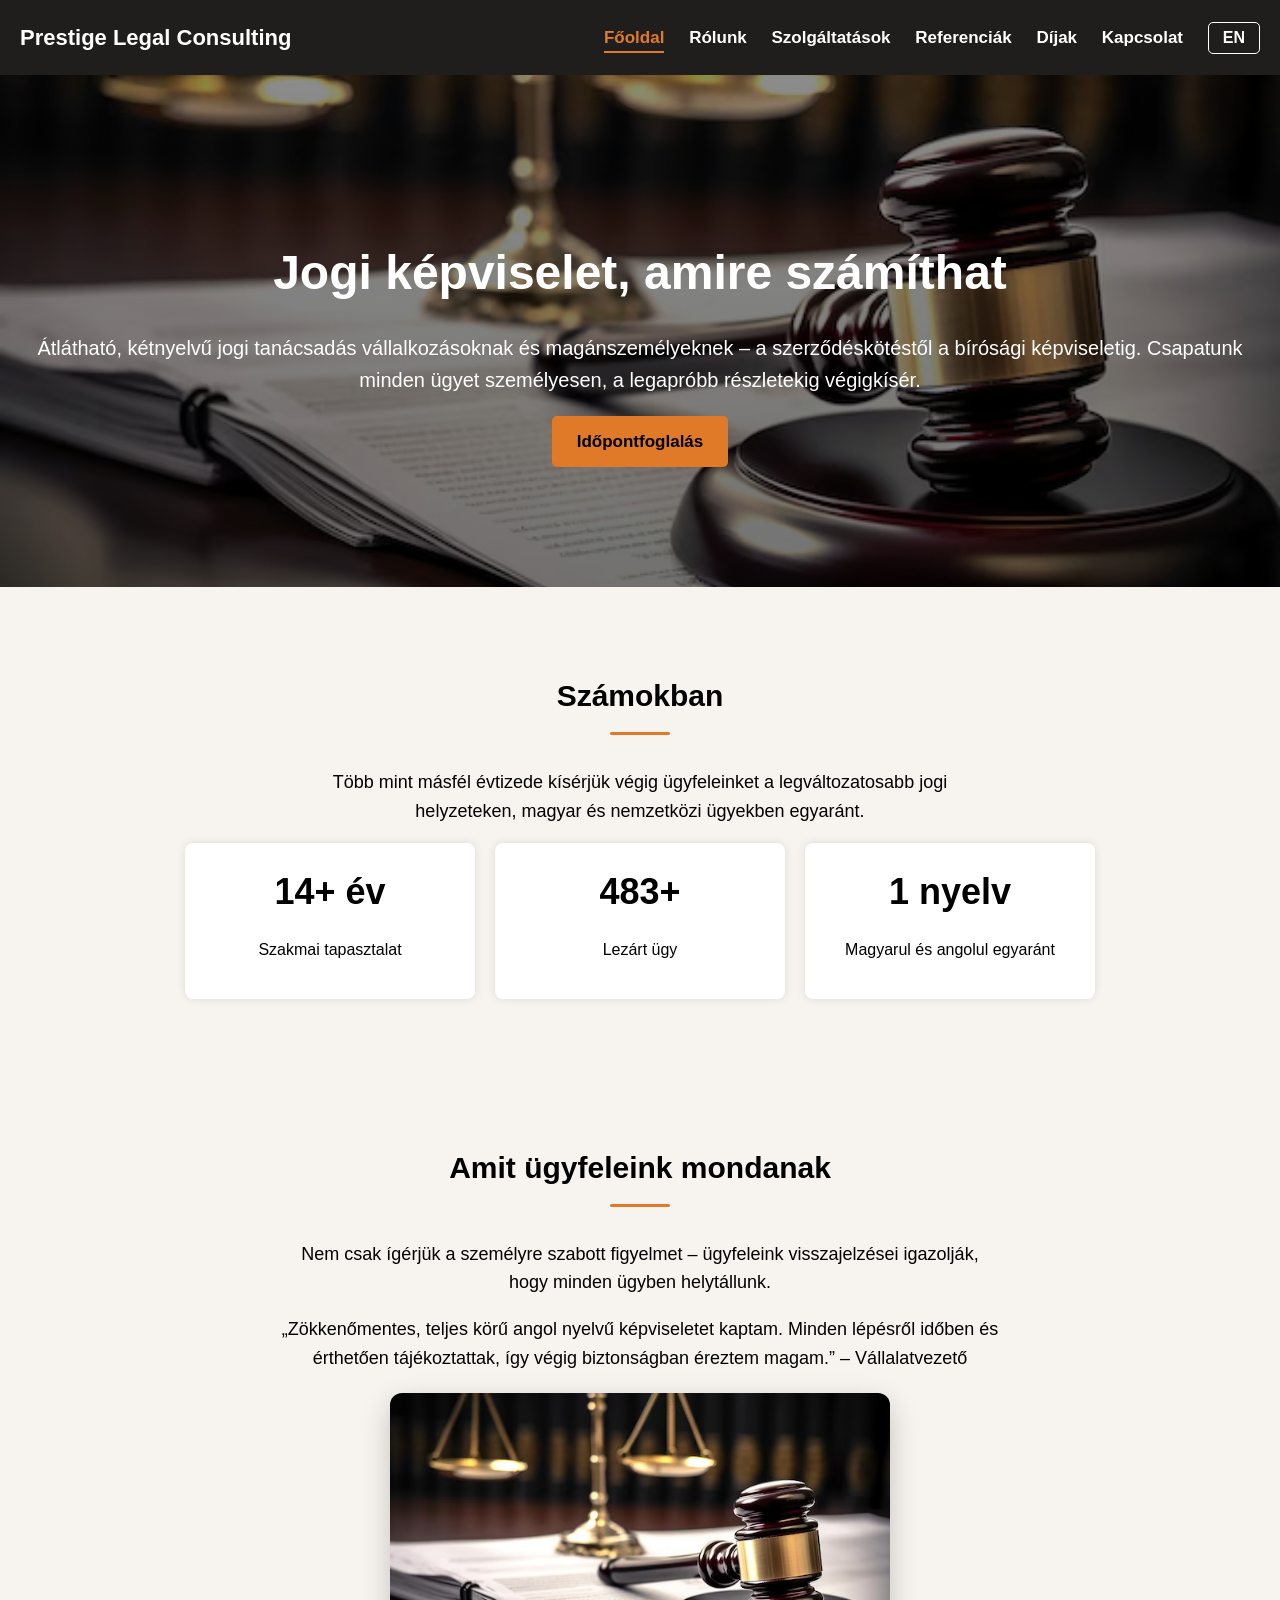
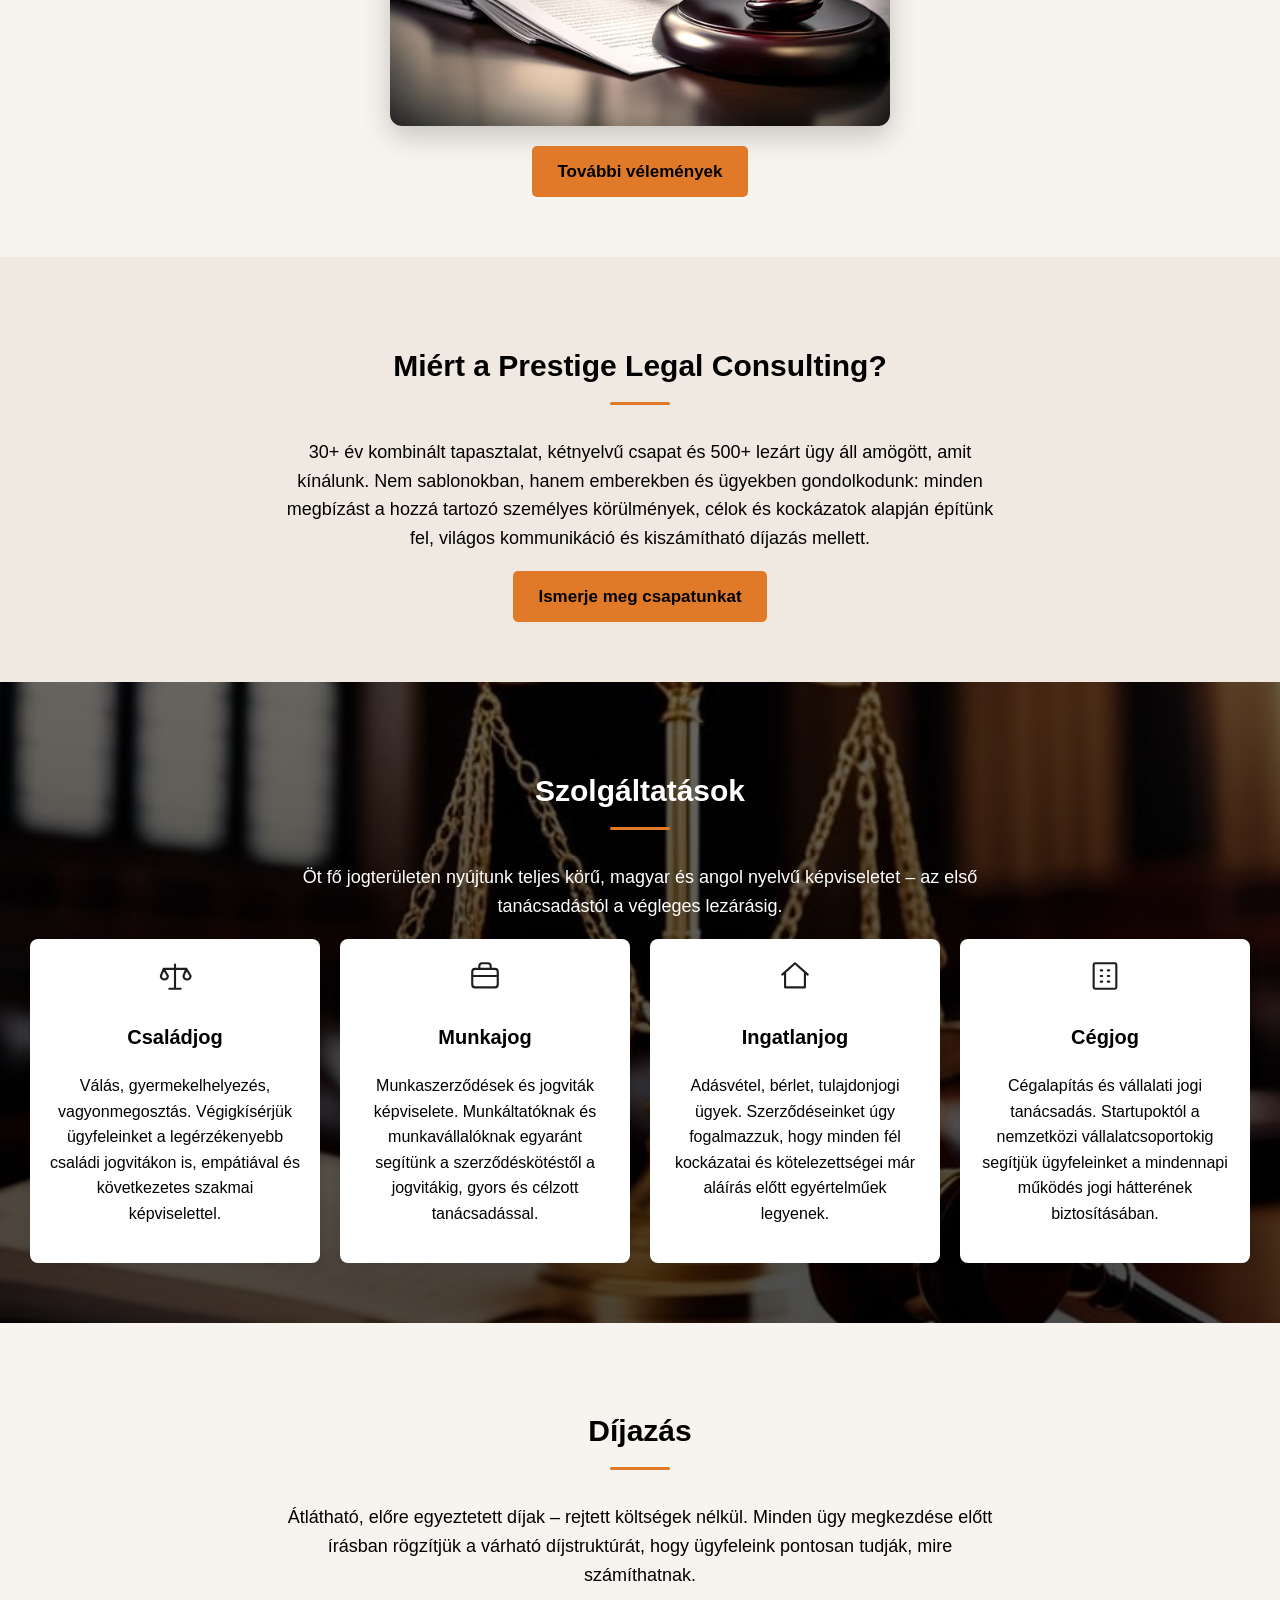
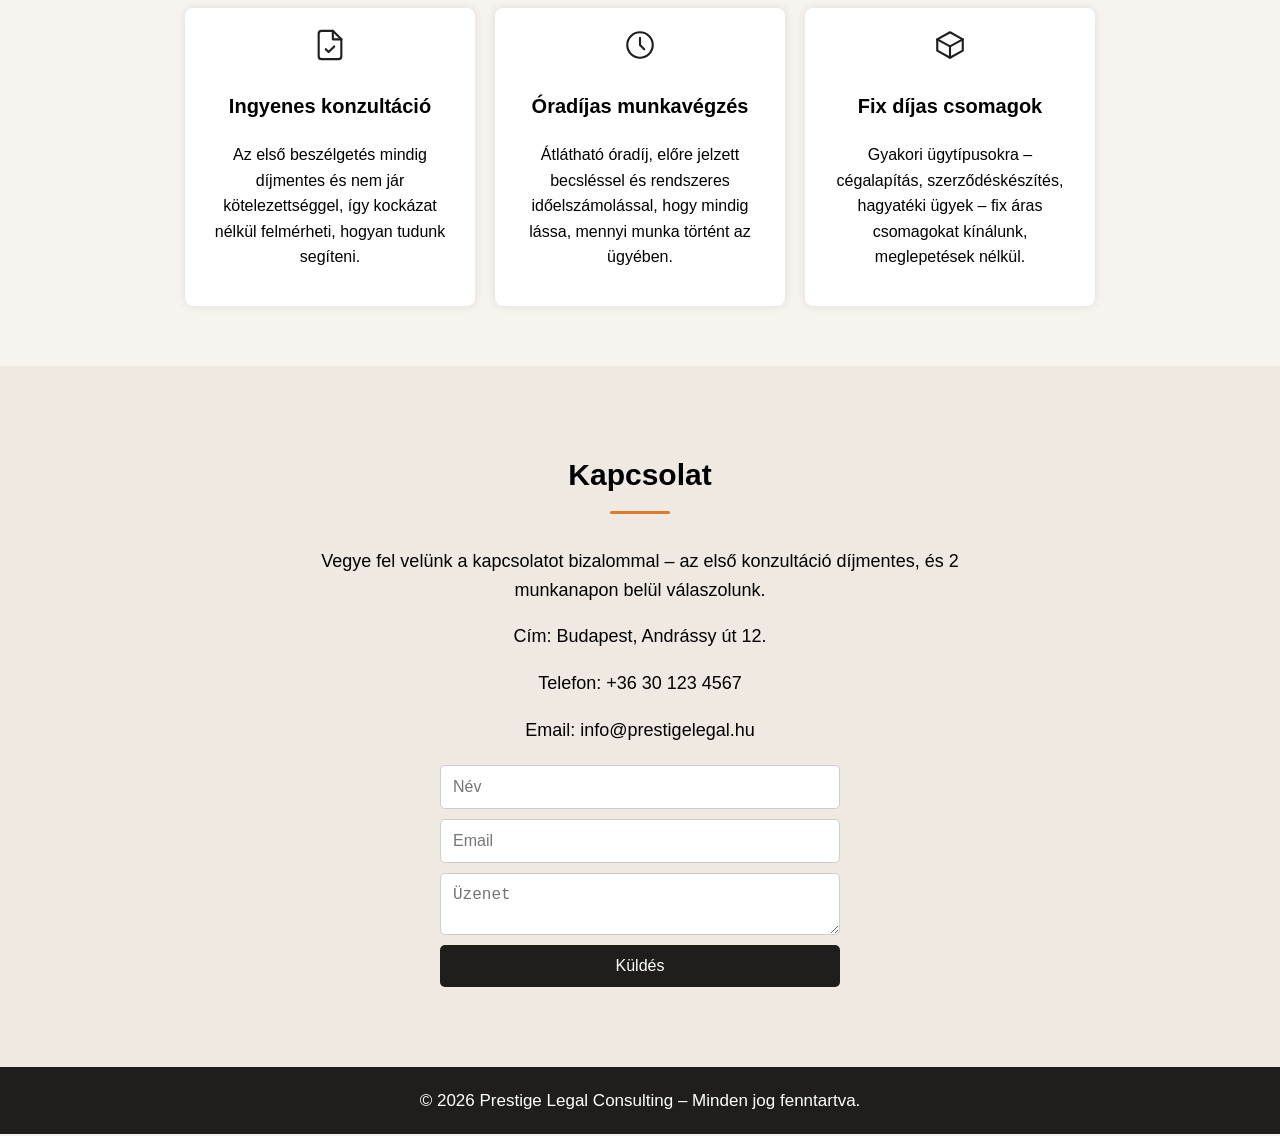
==== commit e2b49ede: "Add navigation toggle button to header for improved mobile accessibility" ====
--- a/index.html
+++ b/index.html
@@ -19,6 +19,9 @@
         <a href="contact.html"><span data-hu="Kapcsolat" data-en="Contact">Kapcsolat</span></a>
         <button id="lang-toggle" class="lang-btn" type="button">EN</button>
     </nav>
+    <button id="nav-toggle" class="nav-toggle" type="button" aria-label="Menü megnyitása" aria-expanded="false">
+        <span></span><span></span><span></span>
+    </button>
 </header>
 
 <section class="hero">
--- a/assets/css/style.css
+++ b/assets/css/style.css
@@ -282,6 +282,83 @@
     color: var(--primary-color);
 }
 
+.nav-toggle {
+    display: none;
+    flex-direction: column;
+    justify-content: center;
+    align-items: center;
+    gap: 5px;
+    width: 34px;
+    height: 34px;
+    background: transparent;
+    border: none;
+    cursor: pointer;
+    padding: 0;
+    margin-left: 20px;
+    flex-shrink: 0;
+}
+
+.nav-toggle span {
+    display: block;
+    width: 26px;
+    height: 2px;
+    background: white;
+    border-radius: 2px;
+    transition: transform 0.4s ease, opacity 0.4s ease;
+}
+
+.nav-toggle.open span:nth-child(1) { transform: translateY(7px) rotate(45deg); }
+.nav-toggle.open span:nth-child(2) { opacity: 0; }
+.nav-toggle.open span:nth-child(3) { transform: translateY(-7px) rotate(-45deg); }
+
+@media (max-width: 860px) {
+    header {
+        flex-wrap: wrap;
+    }
+
+    .nav-toggle {
+        display: flex;
+    }
+
+    header nav {
+        position: absolute;
+        top: 100%;
+        left: 0;
+        right: 0;
+        background: var(--primary-color);
+        flex-direction: column;
+        align-items: stretch;
+        gap: 4px;
+        padding: 0 20px;
+        max-height: 0;
+        overflow: hidden;
+        opacity: 0;
+        transition: max-height 0.5s ease, opacity 0.5s ease, padding 0.5s ease;
+    }
+
+    header nav.open {
+        max-height: 480px;
+        opacity: 1;
+        padding: 10px 20px 24px;
+    }
+
+    header nav a {
+        margin-left: 0;
+        padding: 10px 0;
+        border-bottom: 1px solid rgba(255,255,255,0.12);
+    }
+
+    header nav a.active {
+        border-bottom: 1px solid var(--secondary-color);
+    }
+
+    header nav .lang-btn {
+        margin-left: 0;
+        margin-top: 12px;
+        align-self: flex-start;
+    }
+}
+
 .section-scales {
     background: linear-gradient(rgba(0,0,0,0.6), rgba(0,0,0,0.7)), url('../images/merleg.jpeg') center/cover no-repeat;
     color: white;
